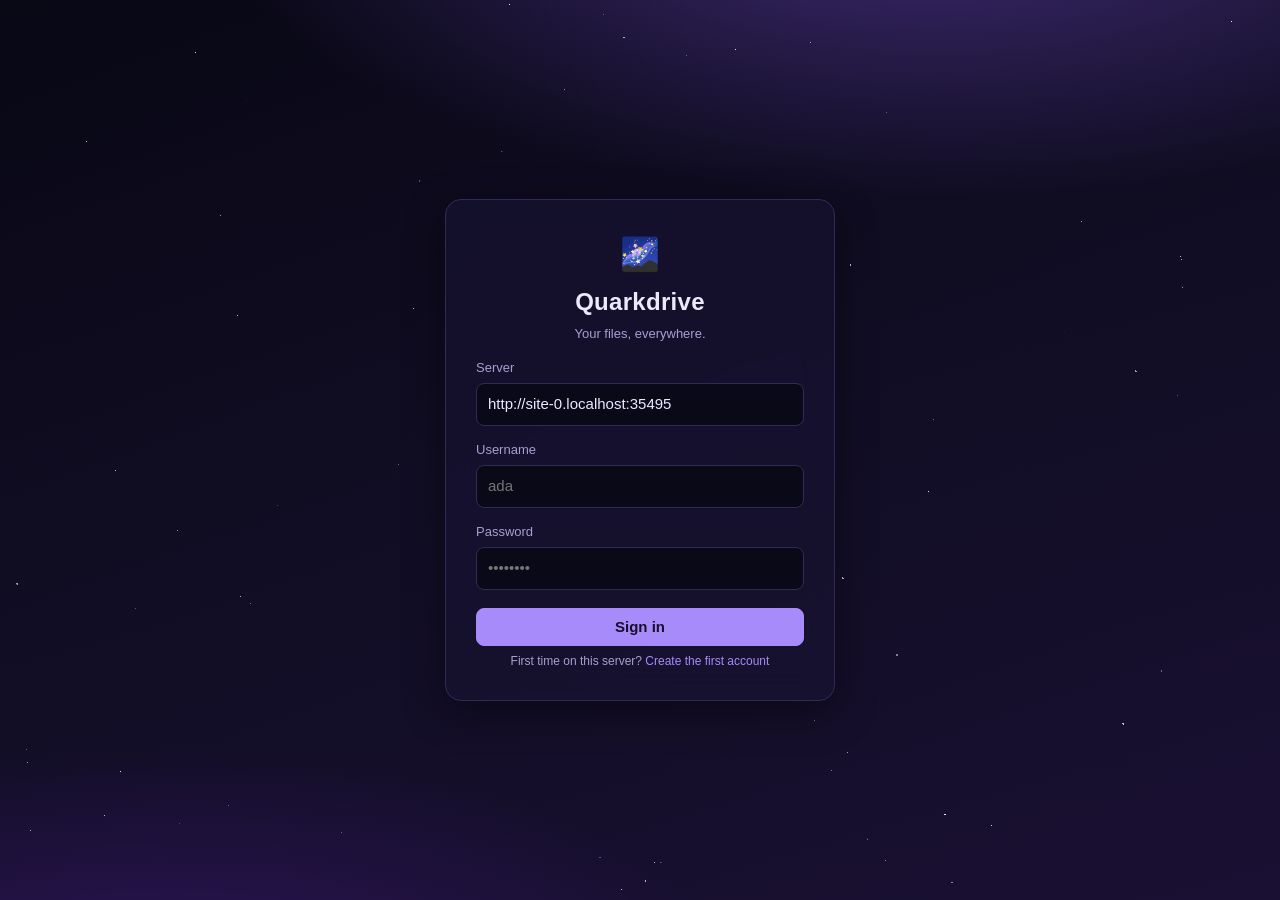
==== web/index.html @ 0181cae6 "Quarkdrive 0.1.0 — self-hosted sync across Linux, web and Android Rust workspace:   - quarkdrive-cor" ====
<!DOCTYPE html>
<html lang="en">
<head>
<meta charset="utf-8">
<meta name="viewport" content="width=device-width, initial-scale=1">
<title>Quarkdrive</title>
<meta name="description" content="Quarkdrive — sync and browse your files and photos">
<link rel="icon" href="data:image/svg+xml,<svg xmlns='http://www.w3.org/2000/svg' viewBox='0 0 32 32'><text y='26' font-size='26'>🌌</text></svg>">
<link rel="stylesheet" href="styles.css">
<script>
/* Pick the starting view before the first paint: with a saved session token
   the login card must not flash on reload while the token is checked.
   app.js removes the class once it knows which view to show. */
try {
  if (localStorage.getItem('qd.token')) {
    document.documentElement.classList.add('session');
  }
} catch (e) { /* storage unavailable -> fall back to the login view */ }
</script>
</head>
<body>

<!-- ------------------------------------------------------------ login -->
<section id="login-view" class="view">
  <form id="login-form" class="login-card panel" autocomplete="on">
    <div class="brand">
      <span class="brand-mark">🌌</span>
      <h1>Quarkdrive</h1>
      <p class="brand-tag muted">Your files, everywhere.</p>
    </div>

    <div id="signin-fields">
      <label for="login-server">Server</label>
      <input id="login-server" type="url" placeholder="http://localhost:8787" required value="">

      <label for="login-username">Username</label>
      <input id="login-username" type="text" placeholder="ada" required autocomplete="username">

      <label for="login-password">Password</label>
      <input id="login-password" type="password" placeholder="••••••••" required
             autocomplete="current-password">

      <button id="login-submit" class="primary" type="submit">Sign in</button>
      <p class="hint auth-switch">First time on this server?
        <a href="#" id="to-signup">Create the first account</a></p>
    </div>

    <div id="signup-fields" hidden>
      <p class="hint" style="margin:0 0 10px">
        This server has no accounts yet. Create the first one — registration
        closes as soon as it exists.
      </p>

      <label for="signup-server">Server</label>
      <input id="signup-server" type="url" placeholder="http://localhost:8787" required value="">

      <label for="signup-username">Username</label>
      <input id="signup-username" type="text" placeholder="ada" required
             autocomplete="username" maxlength="40">

      <label for="signup-password">Password</label>
      <input id="signup-password" type="password" placeholder="At least 6 characters" required
             autocomplete="new-password">

      <label for="signup-confirm">Confirm password</label>
      <input id="signup-confirm" type="password" placeholder="Once more" required
             autocomplete="new-password">

      <label for="signup-vault">Your first vault</label>
      <input id="signup-vault" type="text" placeholder="photos" maxlength="60">

      <button id="signup-submit" class="primary" type="submit">Create account</button>
      <p class="hint auth-switch">Already have an account?
        <a href="#" id="to-signin">Sign in</a></p>
    </div>

    <p id="login-error" class="error" role="alert" hidden></p>
  </form>
</section>

<!-- ------------------------------------------------------------- main -->
<section id="main-view" class="view" hidden>
  <header class="topbar panel">
    <div class="brand-small">
      <span class="brand-mark">🌌</span>
      <span>Quarkdrive</span>
    </div>

    <nav class="tabs" role="tablist">
      <button id="tab-files"  class="tab active" role="tab" aria-selected="true">Files</button>
      <button id="tab-photos" class="tab"        role="tab" aria-selected="false">Photos</button>
    </nav>

    <div class="topbar-right">
      <select id="vault-select" class="vault-select" title="Vault"></select>
      <button id="btn-new-vault" class="icon-btn" title="New vault" aria-label="New vault">＋</button>
      <button id="btn-theme" class="icon-btn" title="Themes" aria-label="Themes">🎨</button>
      <button id="logout" class="ghost" title="Sign out">Sign out</button>
    </div>
  </header>

  <!-- files -->
  <div id="files-view" class="pane">
    <div class="toolbar">
      <nav id="breadcrumb" class="breadcrumb" aria-label="Breadcrumb"></nav>
      <div class="toolbar-actions">
        <input id="filter-input" class="filter" type="search"
               placeholder="Filter this folder…" aria-label="Filter this folder">
        <input id="file-input" type="file" multiple hidden>
        <button id="btn-upload" class="ghost">Upload</button>
        <button id="btn-newfolder" class="ghost">New folder</button>
      </div>
    </div>

    <div id="dropzone" class="dropzone">
      <ul id="entry-list" class="entry-list" aria-live="polite"></ul>
      <div id="drop-hint" class="drop-hint" hidden>Drop files to upload</div>
    </div>
  </div>

  <!-- photos -->
  <div id="photos-view" class="pane" hidden>
    <div id="timeline" class="timeline" aria-live="polite"></div>
  </div>

  <footer id="statusbar" class="statusbar panel"></footer>
</section>

<!-- ------------------------------------------------------ theme drawer -->
<div id="theme-scrim" class="scrim" hidden></div>
<aside id="theme-drawer" class="drawer" hidden role="dialog" aria-label="Themes">
  <div class="drawer-head">
    <h2>Themes</h2>
    <button id="theme-close" class="icon-btn" aria-label="Close themes">✕</button>
  </div>

  <div class="drawer-body">
    <div id="theme-list" class="theme-grid"></div>

    <div class="drawer-section">
      <h3>Make your own</h3>
      <p class="hint" style="margin:0 0 10px">
        Start from any theme, change the colours, add a background image.
        Themes are saved in this browser and can be exported as a file.
      </p>
      <div class="drawer-row">
        <button id="btn-new-theme" class="primary">New theme</button>
        <button id="btn-import-theme" class="ghost">Import…</button>
      </div>
      <input id="import-file" type="file" accept="application/json,.json" hidden>
    </div>
  </div>

  <div class="drawer-foot">
    <button id="btn-reset-theme" class="subtle">Reset to Galaxy</button>
  </div>
</aside>

<!-- --------------------------------------------------- theme editor -->
<div id="theme-editor" class="modal" hidden role="dialog" aria-modal="true" aria-label="Theme editor">
  <div class="modal-card">
    <div class="modal-head">
      <h2 id="te-title">New theme</h2>
      <button id="te-close" class="icon-btn" aria-label="Close editor">✕</button>
    </div>
    <p class="hint">Changes preview immediately. Nothing is saved until you press Save.</p>

    <div class="field">
      <label for="te-name">Name</label>
      <input id="te-name" type="text" placeholder="My theme" maxlength="40">
    </div>

    <div class="field">
      <label for="te-base">Start from</label>
      <select id="te-base"></select>
    </div>

    <div class="field">
      <label>Colours</label>
      <div id="te-colours" class="colour-grid"></div>
    </div>

    <div class="field">
      <label>Background</label>
      <div id="te-bg-preview" class="bg-preview"></div>
      <input id="te-bg-url" type="url" placeholder="https://example.com/backdrop.jpg">
      <div class="drawer-row" style="margin-top:8px">
        <button id="te-bg-file" class="ghost">Upload image…</button>
        <button id="te-bg-clear" class="subtle">Remove image</button>
      </div>
      <input id="te-bg-file-input" type="file" accept="image/*" hidden>
      <p class="hint">
        Large pictures are shrunk to fit a screen before they are stored, so a
        photo stays well inside the browser's limits.
      </p>
    </div>

    <p id="te-error" class="error" role="alert" hidden></p>

    <div class="modal-actions">
      <button id="te-export" class="ghost">Export…</button>
      <button id="te-delete" class="danger" hidden>Delete</button>
      <button id="te-cancel" class="ghost">Cancel</button>
      <button id="te-save" class="primary">Save &amp; use</button>
    </div>
  </div>
</div>

<!-- ---------------------------------------------------------- lightbox -->
<div id="lightbox" class="lightbox" hidden role="dialog" aria-modal="true">
  <button id="lb-close" class="lb-btn lb-close" aria-label="Close">✕</button>
  <button id="lb-prev"  class="lb-btn lb-prev"  aria-label="Previous">‹</button>
  <img id="lb-image" alt="">
  <button id="lb-next"  class="lb-btn lb-next"  aria-label="Next">›</button>
  <div id="lb-caption" class="lb-caption"></div>
</div>

<div id="toasts" class="toasts" aria-live="polite"></div>

<script src="themes.js"></script>
<script src="app.js"></script>
</body>
</html>
---- web/styles.css ----
/* Quarkdrive web UI.
   Hand-written, no build step and no dependencies: served exactly as written.

   Every colour is a CSS custom property so a theme is only ever a set of
   variables. Built-in themes are in themes.js; user-made ones are the same
   shape and are applied the same way, at runtime.

   Two rules worth remembering:
   1. If you style an element with `display`, it must also have an
      `[hidden] { display: none }` opt-out, or the attribute stops working.
   2. Prefer adding a variable over hard-coding a colour. */

:root {
  /* Fallbacks: themes.js replaces these on load. Keeping them here means the
     page is still readable if themes.js fails to load at all. */
  --bg: #0a0918;
  --bg-elev: #171330;
  --bg-hover: #241d44;
  --border: #322a55;
  --text: #ece9ff;
  --text-dim: #a79fd0;
  --accent: #a78bfa;
  --accent-hover: #c4b5fd;
  --accent-dim: rgba(167, 139, 250, .18);
  --accent-contrast: #170f2b;
  --danger: #fb7185;
  --ok: #34d399;

  --radius: 12px;
  --radius-sm: 8px;
  --shadow: 0 12px 40px rgba(0, 0, 0, .45);
  --panel-opacity: 100%;
  --panel-blur: 0px;
  --app-bg: none;
}

* { box-sizing: border-box; }

html, body { height: 100%; }

body {
  margin: 0;
  color: var(--text);
  font: 15px/1.5 -apple-system, BlinkMacSystemFont, "Segoe UI", Roboto,
        "Helvetica Neue", Arial, sans-serif;
  background-color: var(--bg);
  /* An optional user image sits on top of the theme's own backdrop. */
  background-image: var(--app-bg-image, none), var(--app-bg, none);
  background-size: cover;
  background-position: center;
  background-attachment: fixed;
  background-repeat: no-repeat;
}

button, input, select, textarea { font: inherit; color: inherit; }

button {
  cursor: pointer;
  border: 1px solid var(--border);
  background: var(--bg-elev);
  color: var(--text);
  border-radius: var(--radius-sm);
  padding: 7px 13px;
  transition: background .12s ease, border-color .12s ease, transform .06s ease;
}
button:hover { background: var(--bg-hover); border-color: var(--accent); }
button:active { transform: translateY(1px); }
button:disabled { opacity: .55; cursor: not-allowed; }

button.primary {
  background: var(--accent);
  border-color: var(--accent);
  color: var(--accent-contrast);
  font-weight: 600;
}
button.primary:hover { background: var(--accent-hover); border-color: var(--accent-hover); }
button.ghost { background: transparent; }
button.danger { color: var(--danger); }
button.danger:hover { border-color: var(--danger); }
button.subtle { background: transparent; border-color: transparent; color: var(--text-dim); }
button.subtle:hover { background: var(--bg-hover); color: var(--text); border-color: var(--border); }

input, select, textarea {
  background: var(--bg);
  border: 1px solid var(--border);
  border-radius: var(--radius-sm);
  padding: 9px 11px;
  width: 100%;
}
input:focus, select:focus, textarea:focus, button:focus-visible {
  outline: 2px solid var(--accent-dim);
  outline-offset: 1px;
  border-color: var(--accent);
}
input[type="color"] {
  padding: 2px; height: 38px; cursor: pointer;
}
input[type="color"]::-webkit-color-swatch-wrapper { padding: 0; }
input[type="color"]::-webkit-color-swatch { border: 1px solid var(--border); border-radius: 6px; }

.muted { color: var(--text-dim); }
.error { color: var(--danger); font-size: 14px; }
a { color: var(--accent); }

/* Surfaces. Panels go slightly translucent so a background image can show
   through; the plain background is kept first as a fallback for browsers
   without color-mix(). */
.panel {
  background: var(--bg-elev);
  background: color-mix(in srgb, var(--bg-elev) var(--panel-opacity, 100%), transparent);
  backdrop-filter: blur(var(--panel-blur));
  -webkit-backdrop-filter: blur(var(--panel-blur));
  border: 1px solid var(--border);
}

/* ------------------------------------------------------------- layout */

.view { min-height: 100%; }
#login-view[hidden] { display: none; }
#main-view[hidden] { display: none; }

/* Set by the inline head script when a session token exists: keeps the login
   card off the first paint until app.js has checked the token. */
html.session #login-view { display: none; }

#login-view {
  display: grid;
  place-items: center;
  padding: 24px;
}

.login-card {
  width: min(390px, 100%);
  border-radius: 16px;
  padding: 30px;
  box-shadow: var(--shadow);
}
.login-card label,
.field label {
  display: block;
  margin: 14px 0 6px;
  font-size: 13px;
  color: var(--text-dim);
}
.login-card button[type="submit"] { width: 100%; margin-top: 18px; }
.auth-switch { margin: 16px 0 0; text-align: center; font-size: 13px; }
.auth-switch a { color: var(--accent); text-decoration: none; }
.auth-switch a:hover { text-decoration: underline; }

.brand { text-align: center; margin-bottom: 6px; }
.brand h1 { margin: 6px 0 0; font-size: 24px; letter-spacing: .3px; }
.brand-mark { font-size: 32px; }
.brand-tag { margin: 4px 0 0; font-size: 13px; }
.brand-small {
  display: flex; align-items: center; gap: 8px;
  font-weight: 600; font-size: 16px;
}
.brand-small .brand-mark { font-size: 20px; }

#main-view { display: flex; flex-direction: column; height: 100vh; }

.topbar {
  display: flex; align-items: center; gap: 18px;
  padding: 10px 16px;
  border-bottom: 1px solid var(--border);
  flex: none;
}
.topbar-right { margin-left: auto; display: flex; align-items: center; gap: 8px; }
.vault-select { width: auto; min-width: 130px; }

.icon-btn {
  padding: 7px 10px; font-size: 16px; line-height: 1;
  background: transparent; border-color: transparent;
}
.icon-btn:hover { background: var(--bg-hover); border-color: var(--border); }

.tabs { display: flex; gap: 4px; }
.tab {
  border: none; background: transparent; color: var(--text-dim);
  padding: 7px 14px; border-radius: var(--radius-sm);
}
.tab:hover { background: var(--bg-hover); color: var(--text); }
.tab.active { background: var(--accent-dim); color: var(--accent); font-weight: 600; }

.pane { flex: 1; overflow: auto; padding: 16px; }
.pane[hidden] { display: none; }

.toolbar {
  display: flex; align-items: center; gap: 12px;
  flex-wrap: wrap; margin-bottom: 12px;
}
.toolbar-actions { margin-left: auto; display: flex; gap: 8px; align-items: center; }
.toolbar-actions .filter { width: 220px; }

.breadcrumb { display: flex; gap: 6px; align-items: center; flex-wrap: wrap; }
.breadcrumb button {
  border: none; background: transparent; color: var(--accent); padding: 4px 6px;
}
.breadcrumb button:hover { background: var(--bg-hover); }
.breadcrumb .sep { color: var(--text-dim); }
.breadcrumb .current { color: var(--text); font-weight: 600; padding: 4px 6px; }

/* --------------------------------------------------------- file list */

.dropzone { position: relative; border-radius: var(--radius); }
.dropzone.dragover { outline: 2px dashed var(--accent); outline-offset: 6px; }

.drop-hint {
  position: absolute; inset: 0;
  display: grid; place-items: center;
  background: var(--accent-dim);
  border-radius: var(--radius);
  font-weight: 600;
  pointer-events: none;
  z-index: 2;
}

.entry-list { list-style: none; margin: 0; padding: 0; }

.entry {
  display: flex; align-items: center; gap: 12px;
  padding: 9px 12px;
  border-bottom: 1px solid var(--border);
  border-radius: var(--radius-sm);
}
.entry:hover { background: var(--bg-hover); }
.entry-icon { width: 26px; text-align: center; font-size: 18px; flex: none; }
.entry-name {
  flex: 1; min-width: 0;
  overflow: hidden; text-overflow: ellipsis; white-space: nowrap;
  background: none; border: none; padding: 0; text-align: left;
  color: var(--text);
}
.entry-name:hover { background: none; color: var(--accent); text-decoration: underline; }
.entry-meta { color: var(--text-dim); font-size: 13px; white-space: nowrap; }
.entry-actions { display: flex; gap: 6px; flex: none; }
.entry-actions button { padding: 4px 9px; font-size: 13px; }

.empty { color: var(--text-dim); text-align: center; padding: 56px 16px; }
.empty .empty-icon { font-size: 34px; display: block; margin-bottom: 10px; opacity: .7; }

/* ----------------------------------------------------------- photos */

.timeline-group { margin-bottom: 28px; }
.timeline-date {
  font-size: 13px; font-weight: 600; color: var(--text-dim);
  margin: 0 0 10px; letter-spacing: .3px;
}
.photo-grid {
  display: grid;
  grid-template-columns: repeat(auto-fill, minmax(150px, 1fr));
  gap: 10px;
}
.photo {
  position: relative; aspect-ratio: 1; overflow: hidden;
  border-radius: var(--radius); background: var(--bg-elev);
  border: 1px solid var(--border);
  cursor: zoom-in;
}
.photo img { width: 100%; height: 100%; object-fit: cover; display: block; }
.photo:hover { border-color: var(--accent); transform: translateY(-1px); }
.photo-fallback {
  display: grid; place-items: center; height: 100%;
  color: var(--text-dim); font-size: 12px; padding: 6px; text-align: center;
}

/* --------------------------------------------------------- lightbox */

.lightbox {
  position: fixed; inset: 0; z-index: 70;
  background: rgba(4, 4, 10, .93);
  display: grid; grid-template-columns: 64px 1fr 64px; align-items: center;
}
.lightbox[hidden] { display: none; }
#lb-image { max-width: 100%; max-height: 88vh; margin: 0 auto; object-fit: contain; }
.lb-btn {
  border: none; background: rgba(255, 255, 255, .08);
  color: #fff; font-size: 30px; width: 46px; height: 46px;
  border-radius: 50%; justify-self: center;
}
.lb-btn:hover { background: rgba(255, 255, 255, .18); }
.lb-close { position: absolute; top: 16px; right: 18px; font-size: 20px; }
.lb-caption {
  position: absolute; bottom: 18px; left: 0; right: 0;
  text-align: center; color: var(--text-dim); font-size: 13px;
}

/* ------------------------------------------------------------ status */

.statusbar {
  flex: none; padding: 7px 16px;
  border-top: 1px solid var(--border);
  color: var(--text-dim); font-size: 13px;
}

/* ------------------------------------------------------- theme drawer */

.scrim {
  position: fixed; inset: 0; z-index: 80;
  background: rgba(0, 0, 0, .5);
}
.scrim[hidden] { display: none; }

.drawer {
  position: fixed; top: 0; right: 0; bottom: 0; z-index: 81;
  width: min(420px, 100vw);
  display: flex; flex-direction: column;
  background: var(--bg-elev);
  border-left: 1px solid var(--border);
  box-shadow: var(--shadow);
  animation: slide-in .16s ease-out;
}
.drawer[hidden] { display: none; }
@keyframes slide-in {
  from { transform: translateX(24px); opacity: 0; }
  to   { transform: none; opacity: 1; }
}

.drawer-head {
  display: flex; align-items: center; gap: 10px;
  padding: 14px 16px; border-bottom: 1px solid var(--border);
}
.drawer-head h2 { margin: 0; font-size: 17px; flex: 1; }
.drawer-body { flex: 1; overflow: auto; padding: 16px; }
.drawer-foot {
  padding: 12px 16px; border-top: 1px solid var(--border);
  display: flex; gap: 8px; justify-content: space-between;
}

.theme-grid { display: grid; gap: 10px; }

.theme-card {
  display: flex; align-items: center; gap: 12px;
  padding: 10px; text-align: left;
  background: var(--bg);
  border: 1px solid var(--border);
  border-radius: var(--radius);
  cursor: pointer;
}
.theme-card:hover { border-color: var(--accent); }
.theme-card.current { border-color: var(--accent); box-shadow: 0 0 0 1px var(--accent); }
.theme-card .theme-name { font-weight: 600; }
.theme-card .theme-blurb { color: var(--text-dim); font-size: 12px; margin-top: 2px; }
.theme-card .theme-info { flex: 1; min-width: 0; }
.theme-card .badge {
  font-size: 10px; padding: 1px 6px; border-radius: 999px;
  border: 1px solid var(--border); color: var(--text-dim); margin-left: 6px;
}

.swatch { display: flex; border-radius: 8px; overflow: hidden; flex: none; border: 1px solid var(--border); }
.swatch span { width: 16px; height: 34px; }

.drawer-section { margin-top: 20px; }
.drawer-section h3 {
  margin: 0 0 8px; font-size: 12px; letter-spacing: .4px;
  text-transform: uppercase; color: var(--text-dim);
}
.drawer-row { display: flex; gap: 8px; }
.drawer-row > * { flex: 1; }

/* ------------------------------------------------------ theme editor */

.modal {
  position: fixed; inset: 0; z-index: 90;
  display: grid; place-items: center; padding: 20px;
  background: rgba(4, 4, 10, .6);
}
.modal[hidden] { display: none; }

.modal-card {
  width: min(560px, 100%);
  max-height: 90vh; overflow: auto;
  border-radius: 16px; padding: 22px;
  background: var(--bg-elev);
  border: 1px solid var(--border);
  box-shadow: var(--shadow);
}
.modal-head { display: flex; align-items: center; gap: 10px; margin-bottom: 6px; }
.modal-head h2 { margin: 0; font-size: 18px; flex: 1; }

.colour-grid { display: grid; grid-template-columns: 1fr 1fr; gap: 10px 14px; }
.colour-field { display: flex; align-items: center; gap: 8px; }
.colour-field label { flex: 1; font-size: 13px; color: var(--text-dim); }
.colour-field input[type="color"] { width: 44px; flex: none; }
.colour-field input[type="text"] { width: 96px; flex: none; font-family: ui-monospace, monospace; font-size: 12px; }

.bg-preview {
  height: 110px; border-radius: var(--radius);
  border: 1px solid var(--border);
  background-color: var(--bg);
  background-image: var(--app-bg-image, none), var(--app-bg, none);
  background-size: cover; background-position: center;
  margin-bottom: 10px;
}
.hint { font-size: 12px; color: var(--text-dim); margin: 6px 0 0; }
.modal-actions {
  display: flex; gap: 8px; justify-content: flex-end;
  margin-top: 18px; padding-top: 14px; border-top: 1px solid var(--border);
}

/* ------------------------------------------------------------ toasts */

.toasts {
  position: fixed; bottom: 18px; right: 18px; z-index: 100;
  display: flex; flex-direction: column; gap: 8px; align-items: flex-end;
}
.toast {
  border: 1px solid var(--border);
  border-left: 3px solid var(--accent);
  border-radius: var(--radius-sm); padding: 10px 14px;
  box-shadow: var(--shadow);
  max-width: 380px;
}
.toast.error { border-left-color: var(--danger); }
.toast.ok { border-left-color: var(--ok); }

@media (max-width: 640px) {
  .entry-meta { display: none; }
  .topbar { gap: 10px; flex-wrap: wrap; }
  .colour-grid { grid-template-columns: 1fr; }
}
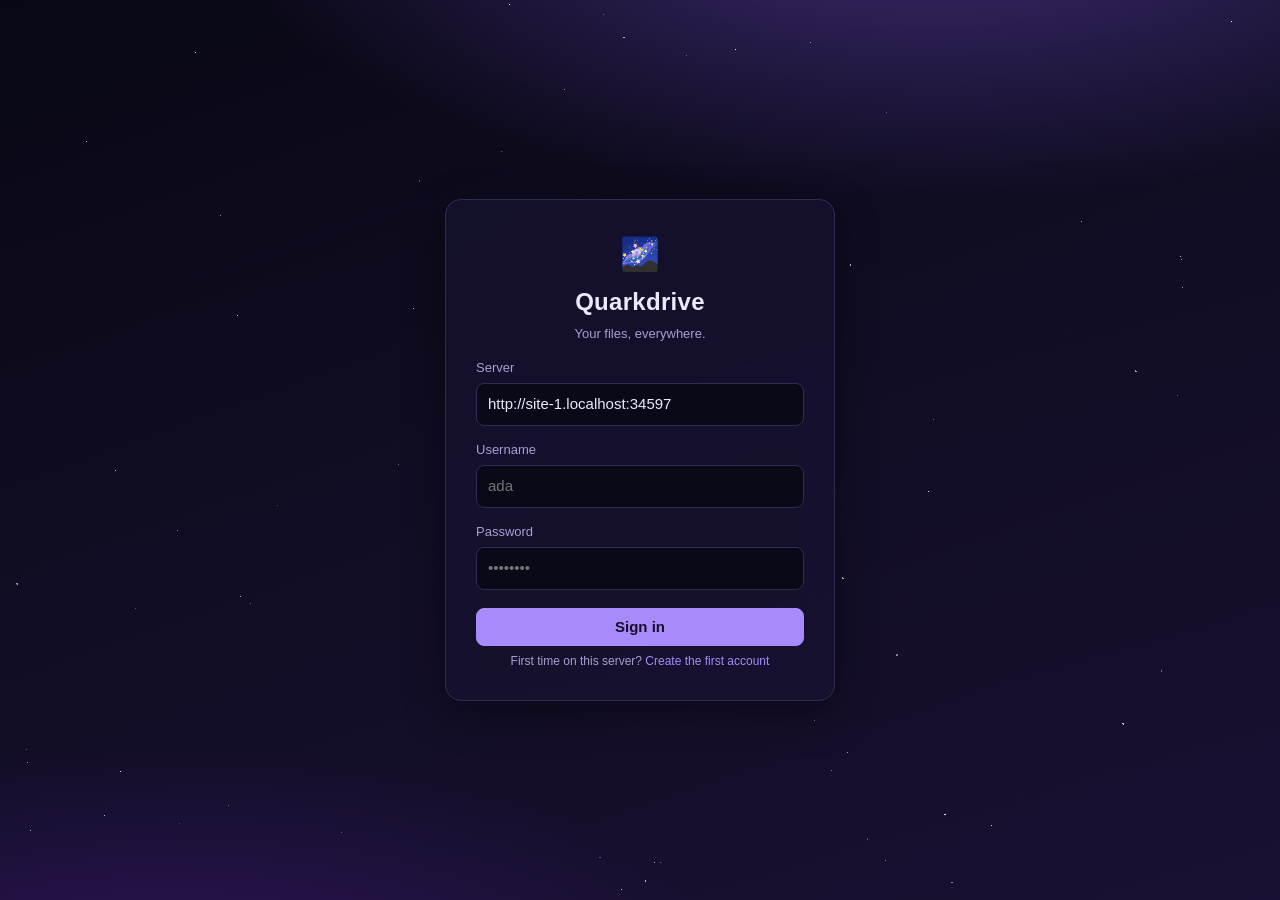
==== commit f59d43cd: "Sharing, trash, rate limiting, HTTPS, packaging What a file server needs to be a place rather than a" ====
--- a/web/index.html
+++ b/web/index.html
@@ -89,11 +89,13 @@
     <nav class="tabs" role="tablist">
       <button id="tab-files"  class="tab active" role="tab" aria-selected="true">Files</button>
       <button id="tab-photos" class="tab"        role="tab" aria-selected="false">Photos</button>
+      <button id="tab-trash"  class="tab"        role="tab" aria-selected="false">Trash</button>
     </nav>
 
     <div class="topbar-right">
       <select id="vault-select" class="vault-select" title="Vault"></select>
       <button id="btn-new-vault" class="icon-btn" title="New vault" aria-label="New vault">＋</button>
+      <button id="btn-share" class="icon-btn" title="Sharing" aria-label="Sharing" hidden>👥</button>
       <button id="btn-theme" class="icon-btn" title="Themes" aria-label="Themes">🎨</button>
       <button id="logout" class="ghost" title="Sign out">Sign out</button>
     </div>
@@ -123,8 +125,50 @@
     <div id="timeline" class="timeline" aria-live="polite"></div>
   </div>
 
+  <!-- trash -->
+  <div id="trash-view" class="pane" hidden>
+    <div class="toolbar">
+      <span class="muted">Deleted files stay here until they are purged.</span>
+      <div class="toolbar-actions">
+        <button id="btn-empty-trash" class="danger">Empty trash</button>
+      </div>
+    </div>
+    <ul id="trash-list" class="entry-list" aria-live="polite"></ul>
+  </div>
+
   <footer id="statusbar" class="statusbar panel"></footer>
 </section>
+
+<!-- ------------------------------------------------------ share drawer -->
+<div id="share-scrim" class="scrim" hidden></div>
+<aside id="share-drawer" class="drawer" hidden role="dialog" aria-label="Sharing">
+  <div class="drawer-head">
+    <h2>Sharing</h2>
+    <button id="share-close" class="icon-btn" aria-label="Close sharing">✕</button>
+  </div>
+
+  <div class="drawer-body">
+    <p class="hint" id="share-vault-name" style="margin:0 0 12px"></p>
+
+    <div class="drawer-row">
+      <input id="share-user" type="text" placeholder="username" maxlength="40" aria-label="Username">
+      <select id="share-role" aria-label="Permission">
+        <option value="read">can view</option>
+        <option value="write">can edit</option>
+      </select>
+      <button id="btn-add-share" class="primary">Invite</button>
+    </div>
+    <p id="share-error" class="error" role="alert" hidden></p>
+
+    <ul id="share-list" class="entry-list" style="margin-top:12px"></ul>
+
+    <p class="hint">
+      People you invite see the vault in their own list. Only the owner can
+      manage shares, and end-to-end encrypted vaults cannot be shared — the
+      recipient has no key.
+    </p>
+  </div>
+</aside>
 
 <!-- ------------------------------------------------------ theme drawer -->
 <div id="theme-scrim" class="scrim" hidden></div>
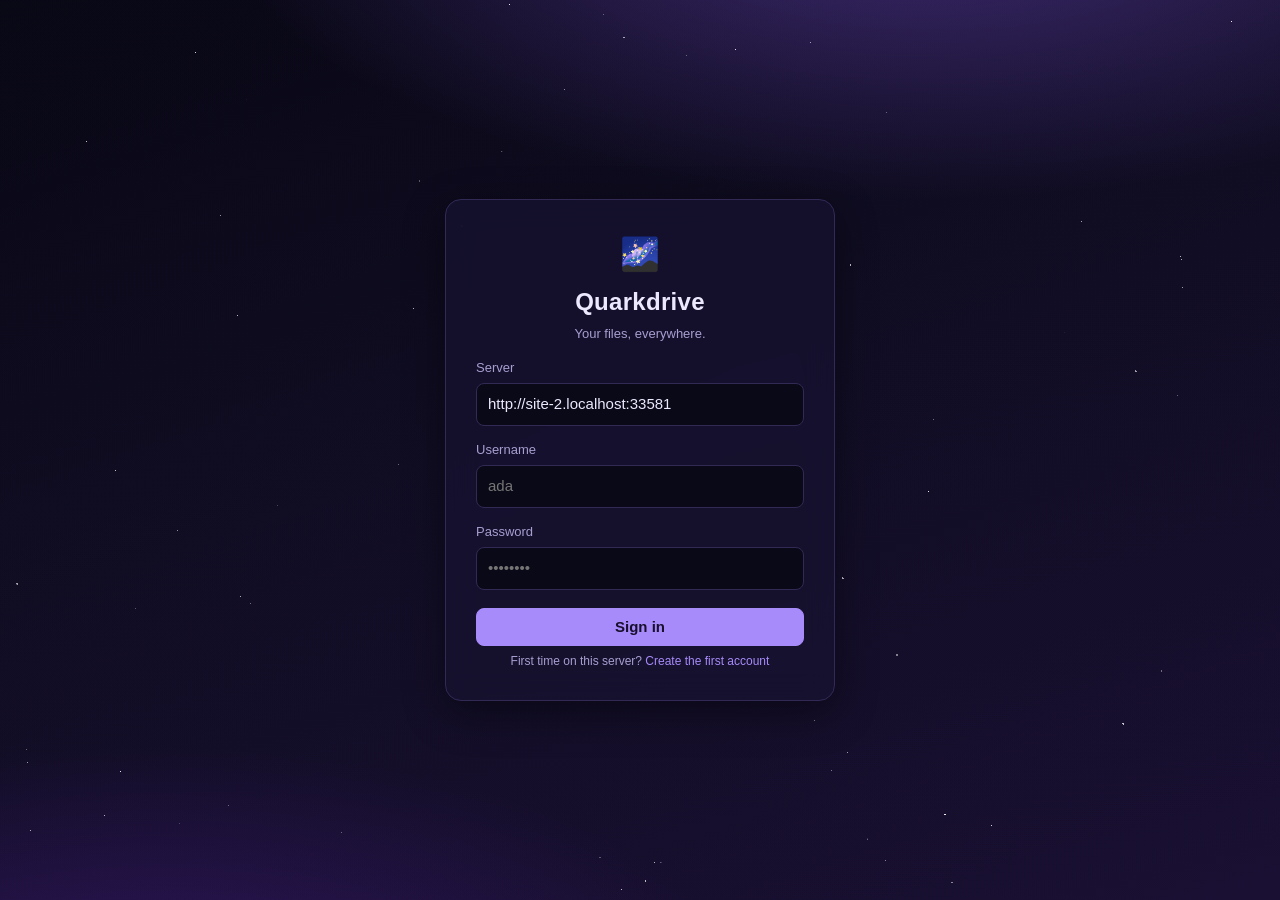
==== commit 19add998: "Public share links and file version history Public links publish a folder at /s/<id>: a read-only vi" ====
--- a/web/index.html
+++ b/web/index.html
@@ -162,6 +162,22 @@
 
     <ul id="share-list" class="entry-list" style="margin-top:12px"></ul>
 
+    <div class="drawer-section">
+      <h3>Public links</h3>
+      <p class="hint" style="margin:0 0 8px">
+        Anyone with the link can view and download this folder — no account
+        needed. Links can have a password and an expiry.
+      </p>
+      <div class="drawer-row">
+        <input id="link-password" type="password" placeholder="Optional password"
+               autocomplete="new-password" style="flex:1">
+        <button id="btn-create-link" class="primary">Link this folder</button>
+      </div>
+      <p class="hint" style="margin:4px 0 0">The link covers the folder you are
+        currently browsing: <span id="link-cwd" class="mono"></span></p>
+      <ul id="link-list" class="entry-list" style="margin-top:12px"></ul>
+    </div>
+
     <p class="hint">
       People you invite see the vault in their own list. Only the owner can
       manage shares, and end-to-end encrypted vaults cannot be shared — the
@@ -250,6 +266,23 @@
   </div>
 </div>
 
+<!-- ------------------------------------------------- versions modal -->
+<div id="versions-modal" class="modal" hidden role="dialog" aria-modal="true" aria-label="Version history">
+  <div class="modal-card">
+    <div class="modal-head">
+      <h2 id="versions-title">Versions</h2>
+      <button id="versions-close" class="icon-btn" aria-label="Close versions">✕</button>
+    </div>
+    <p class="hint">Every distinct content this file has had, newest first.
+      Restoring puts an old version back; nothing is lost.</p>
+    <ul id="versions-list" class="entry-list"></ul>
+    <p id="versions-error" class="error" role="alert" hidden></p>
+    <div class="modal-actions">
+      <button id="versions-cancel" class="ghost">Close</button>
+    </div>
+  </div>
+</div>
+
 <!-- ---------------------------------------------------------- lightbox -->
 <div id="lightbox" class="lightbox" hidden role="dialog" aria-modal="true">
   <button id="lb-close" class="lb-btn lb-close" aria-label="Close">✕</button>
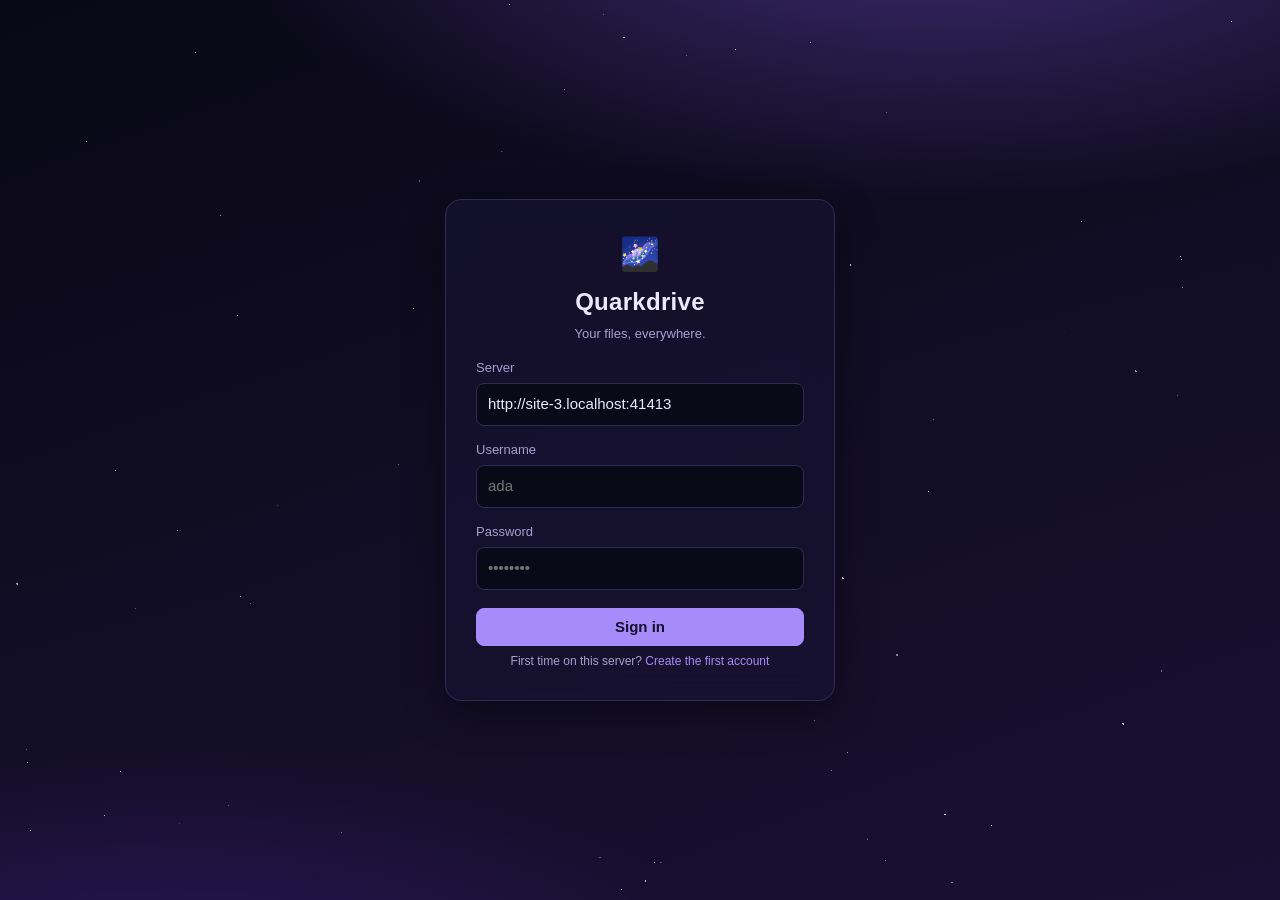
==== commit 8f86fc71: "TOTP two-factor and resumable uploads Two-factor: RFC 6238 TOTP with the RFC's own vectors as unit t" ====
--- a/web/index.html
+++ b/web/index.html
@@ -40,6 +40,12 @@
       <input id="login-password" type="password" placeholder="••••••••" required
              autocomplete="current-password">
 
+      <div id="totp-fields" hidden>
+        <label for="login-totp">Two-factor code</label>
+        <input id="login-totp" type="text" inputmode="numeric" placeholder="123456"
+               autocomplete="one-time-code" maxlength="6">
+      </div>
+
       <button id="login-submit" class="primary" type="submit">Sign in</button>
       <p class="hint auth-switch">First time on this server?
         <a href="#" id="to-signup">Create the first account</a></p>
@@ -96,6 +102,7 @@
       <select id="vault-select" class="vault-select" title="Vault"></select>
       <button id="btn-new-vault" class="icon-btn" title="New vault" aria-label="New vault">＋</button>
       <button id="btn-share" class="icon-btn" title="Sharing" aria-label="Sharing" hidden>👥</button>
+      <button id="btn-2fa" class="icon-btn" title="Two-factor sign-in" aria-label="Two-factor">🔒</button>
       <button id="btn-theme" class="icon-btn" title="Themes" aria-label="Themes">🎨</button>
       <button id="logout" class="ghost" title="Sign out">Sign out</button>
     </div>
@@ -186,6 +193,50 @@
   </div>
 </aside>
 
+<!-- ------------------------------------------------------- 2FA drawer -->
+<div id="tfa-scrim" class="scrim" hidden></div>
+<aside id="tfa-drawer" class="drawer" hidden role="dialog" aria-label="Two-factor sign-in">
+  <div class="drawer-head">
+    <h2>Two-factor sign-in</h2>
+    <button id="tfa-close" class="icon-btn" aria-label="Close">✕</button>
+  </div>
+
+  <div class="drawer-body">
+    <p class="hint" id="tfa-status"></p>
+
+    <div id="tfa-setup" hidden>
+      <p class="hint" style="margin:0 0 8px">
+        1. Add this secret to your authenticator app (Aegis, 1Password,
+        Google Authenticator, …). 2. Enter the current code to confirm.
+      </p>
+      <p class="mono" id="tfa-secret" style="word-break:break-all"></p>
+      <p class="hint mono" id="tfa-uri" style="word-break:break-all"></p>
+      <div class="drawer-row">
+        <input id="tfa-code" type="text" inputmode="numeric" placeholder="123456"
+               maxlength="6" autocomplete="one-time-code" style="flex:1">
+        <button id="btn-tfa-enable" class="primary">Confirm &amp; enable</button>
+      </div>
+    </div>
+
+    <div id="tfa-disable" hidden>
+      <p class="hint" style="margin:0 0 8px">
+        Two-factor is on. Enter the current code to turn it off.
+      </p>
+      <div class="drawer-row">
+        <input id="tfa-code-off" type="text" inputmode="numeric" placeholder="123456"
+               maxlength="6" style="flex:1">
+        <button id="btn-tfa-disable" class="danger">Disable</button>
+      </div>
+    </div>
+
+    <div id="tfa-start" hidden>
+      <button id="btn-tfa-setup" class="primary">Set up two-factor</button>
+    </div>
+
+    <p id="tfa-error" class="error" role="alert" hidden></p>
+  </div>
+</aside>
+
 <!-- ------------------------------------------------------ theme drawer -->
 <div id="theme-scrim" class="scrim" hidden></div>
 <aside id="theme-drawer" class="drawer" hidden role="dialog" aria-label="Themes">
--- a/web/styles.css
+++ b/web/styles.css
@@ -99,6 +99,7 @@
 input[type="color"]::-webkit-color-swatch { border: 1px solid var(--border); border-radius: 6px; }
 
 .muted { color: var(--text-dim); }
+.mono { font-family: ui-monospace, "SFMono-Regular", Menlo, Consolas, monospace; font-size: 13px; }
 .error { color: var(--danger); font-size: 14px; }
 a { color: var(--accent); }
 
